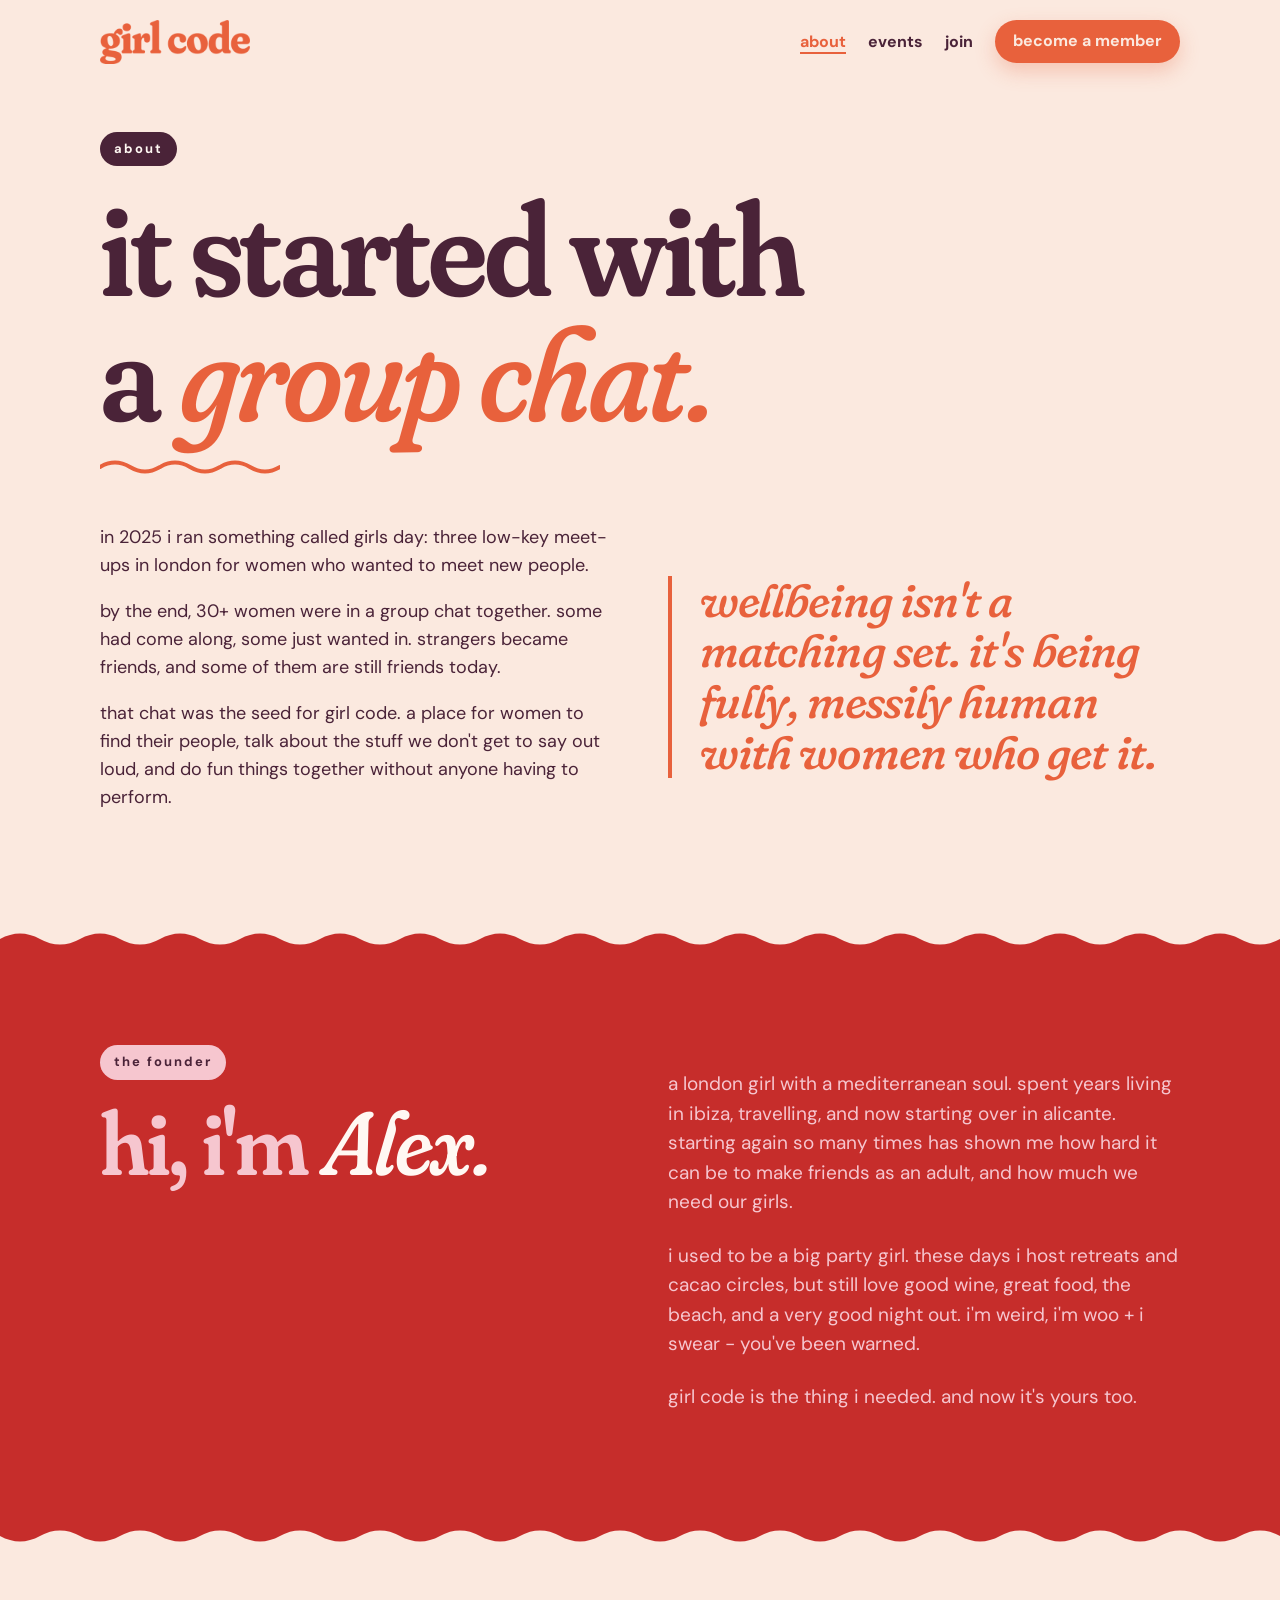
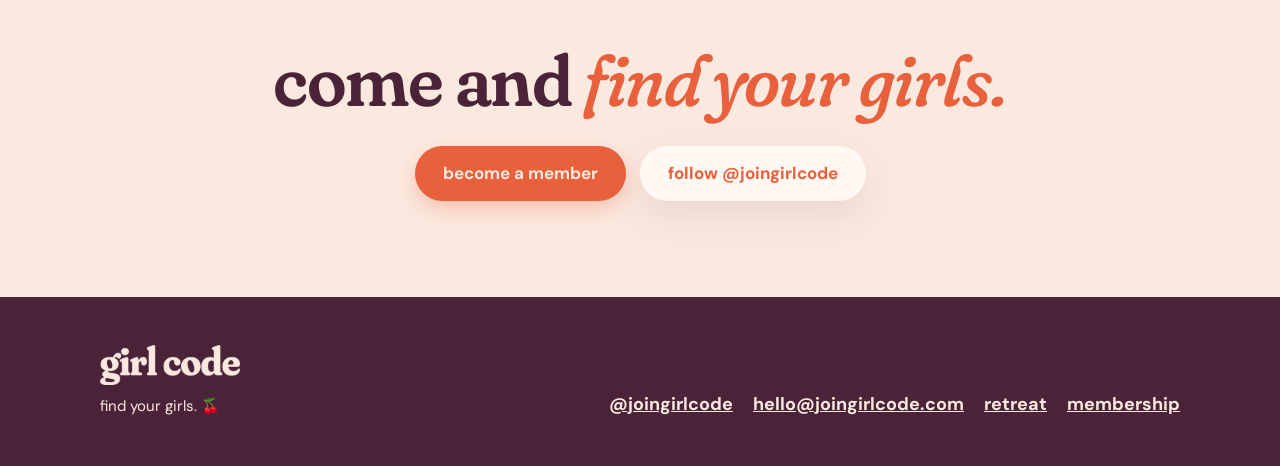
==== about.html @ 9cd8db6f "Add files via upload" ====
<!DOCTYPE html>
<html lang="en">
<head>
<meta charset="utf-8">
<meta name="viewport" content="width=device-width, initial-scale=1, viewport-fit=cover">
<title>about girl code</title>
<meta name="description" content="how a london group chat became girl code, and the founder behind it.">
<meta property="og:title" content="about girl code">
<meta property="og:description" content="how a london group chat became girl code, and the founder behind it.">
<meta property="og:image" content="https://joingirlcode.com/images/share-girlcode-v2.jpg">
<meta property="og:image:width" content="1200">
<meta property="og:image:height" content="630">
<meta name="twitter:card" content="summary_large_image">
<meta property="og:url" content="https://joingirlcode.com/about.html">
<link rel="icon" type="image/png" sizes="32x32" href="images/favicon-v2.png">
<link rel="apple-touch-icon" href="images/apple-touch-icon-v2.png">
<link rel="preconnect" href="https://fonts.googleapis.com">
<link rel="preconnect" href="https://fonts.gstatic.com" crossorigin>
<link href="https://fonts.googleapis.com/css2?family=Fraunces:ital,opsz,wght,SOFT,WONK@0,9..144,400..700,0..100,0..1;1,9..144,400..700,0..100,0..1&family=DM+Sans:wght@400;700&display=swap" rel="stylesheet">
<link rel="stylesheet" href="style.css?v=20">
</head>
<body>
<header class="nav">
  <div class="wrap">
    <a class="nav__logo" href="index.html"><img src="images/logo-aperol-v2.png" alt="girl code home" width="150" height="45"></a>
    <ul class="nav__links">
      <li><a href="about.html" aria-current="page">about</a></li>
      <li><a href="events.html">events</a></li>
      <li><a href="join.html">join</a></li>
      <li><a class="btn btn--small" href="join.html" style="color:var(--blush)">become a member</a></li>
    </ul>
  </div>
</header>
<main>

<section class="hero page-head">
  <div class="wrap" style="display:block">
    <span class="tag">about</span>
    <h1 style="margin-top:22px">it started with a <em>group chat.</em></h1>
  </div>
</section>

<section class="follow">
  <div class="wrap split">
    <div class="prose">
      <p>in 2025 i ran something called girls day: three low-key meet-ups in london for women who wanted to meet new people.</p>
      <p>by the end, 30+ women were in a group chat together. some had come along, some just wanted in. strangers became friends, and some of them are still friends today.</p>
      <p>that chat was the seed for girl code. a place for women to find their people, talk about the stuff we don't get to say out loud, and do fun things together without anyone having to perform.</p>
    </div>
    <div class="origin-quote">
      <p class="quote">wellbeing isn't a matching set. it's being fully, messily human with women who get it.</p>
    </div>
  </div>
</section>

<section class="band" style="text-align:left">
  <div class="wrap split">
    <div>
      <span class="tag tag--rose">the founder</span>
      <h2 style="margin-top:20px">hi, i'm <em>Alex.</em></h2>
    </div>
    <div class="prose">
      <p>a london girl with a mediterranean soul. spent years living in ibiza, travelling, and now starting over in alicante. starting again so many times has shown me how hard it can be to make friends as an adult, and how much we need our girls.</p>
      <p>i used to be a big party girl. these days i host retreats and cacao circles, but still love good wine, great food, the beach, and a very good night out. i'm weird, i'm woo + i swear - you've been warned.</p>
      <p>girl code is the thing i needed. and now it's yours too.</p>
    </div>
  </div>
</section>

<section class="cta">
  <div class="wrap">
    <h2>come and <em>find your girls.</em></h2>
    <div class="btn-row">
      <a class="btn" href="join.html">become a member</a>
      <a class="btn btn--light" href="https://www.instagram.com/joingirlcode/" target="_blank" rel="noopener">follow @joingirlcode</a>
    </div>
  </div>
</section>
</main>
<footer>
  <div class="wrap">
    <div>
      <img src="images/logo-peach-v2.png" alt="girl code" width="140" height="42">
      <p>find your girls. 🍒</p>
    </div>
    <div class="foot-links">
      <a href="https://www.instagram.com/joingirlcode/" target="_blank" rel="noopener">@joingirlcode</a>
      <a href="mailto:hello@joingirlcode.com">hello@joingirlcode.com</a>
      <a href="retreat.html">retreat</a>
      <a href="join.html">membership</a>
    </div>
  </div>
</footer>
</body>
</html>
---- style.css ----
/* girl code — sunset spritz: peach, aperol, cherry + pink, plum text, soft fraunces, wavy lines */
:root {
  --blush: #FBE9DF;   /* peach (background) */
  --rose: #F6C6CF;    /* pink */
  --cherry: #E8613C;  /* aperol (main accent) */
  --red: #C62D2B;     /* cherry red */
  --coral: #F08A7E;
  --lilac: #C9B6D9;
  --deep: #8A4A5E;
  --ink: #4A2338;     /* plum (text) */
  --white: #FFF8F3;
  --soft: 0 14px 40px rgba(74, 35, 56, .10);
  --serif: 'Fraunces', Georgia, 'Times New Roman', serif;
  --sans: 'DM Sans', Helvetica, Arial, sans-serif;
  --gutter: max(20px, env(safe-area-inset-left, 0px));
  --gutter-r: max(20px, env(safe-area-inset-right, 0px));
  --wrap: 1120px;
  color-scheme: light;
}

* { box-sizing: border-box; }
html { scroll-behavior: smooth; }
body {
  margin: 0;
  background: var(--blush);
  color: var(--ink);
  font-family: var(--sans);
  font-size: 18px;
  line-height: 1.55;
  -webkit-font-smoothing: antialiased;
}
img { max-width: 100%; display: block; }
a { color: var(--cherry); }
a:focus-visible, button:focus-visible { outline: 3px solid var(--cherry); outline-offset: 3px; border-radius: 6px; }

.wrap { max-width: var(--wrap); margin: 0 auto; padding-left: var(--gutter); padding-right: var(--gutter-r); }

/* nav */
.nav { padding-block: 20px; }
.nav .wrap { display: flex; align-items: center; justify-content: space-between; gap: 16px; flex-wrap: wrap; }
.nav__logo img { width: 150px; }
.nav__links { display: flex; align-items: center; gap: 22px; flex-wrap: wrap; list-style: none; margin: 0; padding: 0; }
.nav__links a { color: var(--ink); text-decoration: none; font-weight: 700; font-size: 16px; }
.nav__links a:hover, .nav__links a[aria-current="page"] { color: var(--cherry); text-decoration: underline; text-underline-offset: 5px; text-decoration-thickness: 2px; }

/* buttons */
.btn {
  display: inline-block; text-decoration: none; font-weight: 700; font-size: 17px;
  padding: 14px 28px; border-radius: 999px; border: 2px solid var(--ink);
  background: var(--cherry); color: var(--blush);
  transition: transform .15s ease, box-shadow .15s ease;
  box-shadow: 4px 4px 0 var(--ink);
}
.btn:hover { transform: translate(-2px, -2px); box-shadow: 6px 6px 0 var(--ink); }
.btn--light { background: var(--white); color: var(--cherry); }
.btn--small { padding: 9px 18px; font-size: 15px; box-shadow: 3px 3px 0 var(--ink); }
.btn-row { display: flex; gap: 14px; flex-wrap: wrap; }

/* type */
h1, h2, h3 { font-family: var(--serif); font-weight: 400; line-height: .95; margin: 0; text-wrap: balance; }
h1 { font-size: clamp(64px, 11vw, 132px); letter-spacing: -1px; }
h2 { font-size: clamp(42px, 6vw, 72px); }
h3 { font-size: 34px; line-height: 1.05; }
em { color: var(--cherry); }
.lede { font-size: 21px; max-width: 34ch; }
.tag {
  display: inline-block; background: var(--ink); color: var(--blush); font-weight: 700;
  font-size: 13px; letter-spacing: 2px; padding: 7px 14px; border-radius: 999px;
}
.tag--red { background: var(--cherry); }
.tag--rose { background: var(--rose); color: var(--ink); }
.muted { color: var(--deep); }

section { padding-block: 72px; }

/* hero */
.hero { padding-block: 40px 80px; overflow-x: clip; }
.hero .wrap { display: grid; grid-template-columns: 1.05fr 1fr; gap: 40px; align-items: center; }
.hero__copy { display: flex; flex-direction: column; gap: 26px; min-width: 0; }
.fan { position: relative; height: 520px; }
.fan img {
  position: absolute; width: 190px; border-radius: 22px; border: 3px solid var(--ink);
  box-shadow: 0 16px 30px rgba(42, 26, 26, .22); top: 40px; left: 50%;
  transition: transform .3s ease;
}
.fan img:nth-child(1) { transform: translateX(-150%) rotate(-16deg); top: 90px; }
.fan img:nth-child(2) { transform: translateX(-95%) rotate(-7deg); top: 50px; }
.fan img:nth-child(3) { transform: translateX(-50%) rotate(2deg); top: 30px; }
.fan img:nth-child(4) { transform: translateX(-5%) rotate(10deg); top: 60px; }
.fan img:nth-child(5) { transform: translateX(45%) rotate(18deg); top: 110px; }
.fan:hover img:nth-child(3) { transform: translateX(-50%) rotate(2deg) translateY(-12px); }
.bubble {
  position: absolute; font-weight: 700; font-size: 17px; padding: 10px 18px; border: 2px solid var(--ink);
  border-radius: 20px 20px 20px 4px; background: var(--white); color: var(--ink); z-index: 2;
}
.bubble--red { background: var(--cherry); color: var(--blush); border-radius: 20px 20px 4px 20px; }

/* POV band */
.band { background: var(--cherry); color: var(--blush); text-align: center; padding-block: 64px; }
.band h2 { font-size: clamp(46px, 7vw, 92px); }
.band em { color: var(--rose); }
.band p { max-width: 52ch; margin: 22px auto 0; font-size: 19px; }

/* cards */
.grid3 { display: grid; grid-template-columns: repeat(3, minmax(0, 1fr)); gap: 22px; margin-top: 40px; }
.card {
  background: var(--white); border: 2px solid var(--ink); border-radius: 24px; padding: 28px;
  display: flex; flex-direction: column; gap: 12px; min-width: 0;
}
.card p { margin: 0; }
.card__meta { font-size: 14px; font-weight: 700; letter-spacing: 1px; color: var(--deep); }

/* events */
.event { display: grid; grid-template-columns: 170px 1fr auto; gap: 26px; align-items: center;
  background: var(--white); border: 2px solid var(--ink); border-radius: 24px; padding: 26px 30px; }
.event + .event { margin-top: 18px; }
.event__when { font-family: var(--serif); font-size: 32px; line-height: 1; color: var(--cherry); }
.event__when small { display: block; font-family: var(--sans); font-size: 14px; font-weight: 700; color: var(--ink); margin-top: 8px; letter-spacing: 1px; }
.event__body { min-width: 0; display: flex; flex-direction: column; gap: 8px; }
.event__body p { margin: 0; }
.event__tags { display: flex; gap: 8px; flex-wrap: wrap; }

/* table */
.table-wrap { overflow-x: auto; margin-top: 34px; border: 2px solid var(--ink); border-radius: 24px; background: var(--white); }
table { width: 100%; border-collapse: collapse; min-width: 560px; }
th, td { text-align: left; padding: 16px 22px; border-bottom: 1px solid var(--rose); vertical-align: top; }
thead th { background: var(--ink); color: var(--blush); font-size: 15px; letter-spacing: 1px; }
thead th.highlight { background: var(--cherry); }
tbody tr:last-child td { border-bottom: 0; }
td.yes { font-weight: 700; color: var(--cherry); }

/* price */
.price { display: grid; grid-template-columns: 1fr 1fr; gap: 22px; margin-top: 40px; }
.price__card { border: 2px solid var(--ink); border-radius: 28px; padding: 32px; background: var(--white); display: flex; flex-direction: column; gap: 14px; min-width: 0; }
.price__card--hot { background: var(--cherry); color: var(--blush); box-shadow: 8px 8px 0 var(--ink); }
.price__card--hot em { color: var(--rose); }
.price__num { font-family: var(--serif); font-size: 88px; line-height: .9; }
.price__num small { font-family: var(--sans); font-size: 18px; }
.price__card ul { margin: 0; padding-left: 20px; display: flex; flex-direction: column; gap: 6px; }

/* about */
.split { display: grid; grid-template-columns: 1fr 1fr; gap: 56px; align-items: start; }
.split > * { min-width: 0; }
.prose p { margin: 0 0 18px; max-width: 60ch; }
.photo { position: relative; border: 3px solid var(--ink); border-radius: 28px; background: var(--rose); aspect-ratio: 4 / 5; overflow: hidden; display: grid; place-items: center; transform: rotate(-2deg); max-width: 100%; }
.photo img { width: 100%; height: 100%; object-fit: cover; }
.photo img.placeholder { position: absolute; top: 50%; left: 50%; transform: translate(-50%, -50%); width: 45%; height: auto; object-fit: contain; }
.prose .quote, .quote { font-family: var(--serif); font-style: italic; font-size: 34px; line-height: 1.1; color: var(--cherry); border-left: 4px solid var(--cherry); padding-left: 20px; margin: 48px 0 30px; }

/* cta */
.cta { text-align: center; }
.cta .btn-row { justify-content: center; margin-top: 28px; }
.cta p { max-width: 46ch; margin: 18px auto 0; }

/* footer */
footer { background: var(--ink); color: var(--blush); padding-block: 48px; }
footer .wrap { display: flex; justify-content: space-between; gap: 24px; flex-wrap: wrap; align-items: flex-end; }
footer a { color: var(--blush); }
footer img { width: 140px; margin-bottom: 10px; }
footer p { margin: 0; font-size: 15px; }
.foot-links { display: flex; gap: 20px; flex-wrap: wrap; font-weight: 700; }

@media (max-width: 860px) {
  .hero .wrap, .split, .price { grid-template-columns: 1fr; }
  .grid3 { grid-template-columns: 1fr; }
  .fan { height: 420px; }
  .fan img { width: 150px; }
  .event { grid-template-columns: 1fr; gap: 14px; }
  section { padding-block: 56px; }
}
@media (max-width: 480px) {
  .nav__links { gap: 14px; }
  .nav__links a { font-size: 15px; }
  .fan { height: 340px; }
  .fan img { width: 118px; border-radius: 16px; }
  .bubble { font-size: 14px; }
}
@media (prefers-reduced-motion: reduce) {
  * { transition: none !important; scroll-behavior: auto !important; }
}

/* group chat mockup (home hero) */
.chat { position: relative; display: flex; justify-content: center; padding-block: 20px; }
.phone {
  width: 330px; max-width: 100%; background: var(--ink); border-radius: 52px; padding: 12px;
  box-shadow: 10px 10px 0 var(--cherry), inset 0 0 0 2px #4a3434; transform: rotate(3deg); position: relative;
}
.phone::before, .phone::after { content: ""; position: absolute; width: 4px; border-radius: 4px; background: var(--ink); }
.phone::before { left: -6px; top: 120px; height: 60px; }
.phone::after { right: -6px; top: 150px; height: 90px; }
.phone__screen { background: var(--white); border-radius: 40px; overflow: hidden; }
.phone__status { display: flex; align-items: center; justify-content: space-between; padding: 12px 24px 4px; font-size: 14px; font-weight: 700; }
.phone__island { width: 96px; height: 26px; border-radius: 999px; background: var(--ink); }
.phone__icons { display: flex; align-items: flex-end; gap: 2px; }
.phone__icons i { display: block; width: 3px; background: var(--ink); border-radius: 1px; }
.phone__icons i:nth-child(1) { height: 5px; } .phone__icons i:nth-child(2) { height: 8px; } .phone__icons i:nth-child(3) { height: 11px; }
.phone__icons b { display: block; width: 22px; height: 11px; border: 1.5px solid var(--ink); border-radius: 3px; margin-left: 5px; background: linear-gradient(90deg, var(--ink) 70%, transparent 70%); background-clip: content-box; padding: 1px; }
.phone__input { display: flex; align-items: center; justify-content: space-between; margin: 0 14px 10px; padding: 8px 8px 8px 16px; border: 1.5px solid var(--rose); border-radius: 999px; color: #9b8a8c; font-size: 14px; background: var(--white); }
.phone__send { width: 28px; height: 28px; border-radius: 50%; background: var(--cherry); color: var(--blush); display: grid; place-items: center; font-weight: 700; font-size: 15px; }
.phone__home { width: 120px; height: 5px; border-radius: 999px; background: var(--ink); margin: 6px auto 10px; }
.phone__top { display: flex; align-items: center; gap: 12px; padding: 10px 20px 12px; border-bottom: 2px solid var(--rose); }
.phone__top img { width: 40px; height: 40px; object-fit: contain; }
.phone__top strong { display: block; font-size: 17px; }
.phone__top small { color: var(--deep); font-size: 13px; }
.phone__msgs { display: flex; flex-direction: column; gap: 10px; padding: 18px 16px 18px; background: var(--blush); }
.msg { align-self: flex-start; max-width: 82%; background: var(--white); border: 2px solid var(--ink); border-radius: 18px 18px 18px 4px; padding: 8px 14px; font-size: 15px; line-height: 1.35; }
.msg b { display: block; font-size: 12px; color: var(--cherry); }
.msg--me { align-self: flex-end; background: var(--cherry); color: var(--blush); border-radius: 18px 18px 4px 18px; }
.sticker { position: absolute; z-index: 2; font-weight: 700; font-size: 15px; padding: 9px 16px; border: 2px solid var(--ink); border-radius: 999px; }
.sticker--a { top: 0; left: 4%; background: var(--cherry); color: var(--blush); transform: rotate(-8deg); }
.sticker--b { bottom: 6px; right: 2%; background: var(--rose); color: var(--ink); transform: rotate(6deg); }
@media (max-width: 480px) { .phone { width: 296px; border-radius: 46px; } .sticker { font-size: 13px; } }

.origin-quote { align-self: center; }
.origin-quote .quote { font-size: 46px; margin: 0; padding-left: 28px; }
@media (max-width: 800px) { .origin-quote .quote { font-size: 34px; margin-top: 16px; } }

/* waitlist page */
.wl { padding-block: 40px 90px; overflow-x: clip; }
.wl .wrap { display: grid; grid-template-columns: 1.1fr 1fr; grid-template-areas: 'intro card' 'perks card'; column-gap: 56px; row-gap: 36px; align-items: start; }
.wl__intro { grid-area: intro; } .wl__perks { grid-area: perks; } .wl__card { grid-area: card; }
.wl__copy { display: flex; flex-direction: column; gap: 22px; min-width: 0; }
.wl__h2 { font-size: clamp(34px, 4vw, 48px); margin-top: 14px; }
.perks { list-style: none; margin: 0; padding: 0; display: flex; flex-direction: column; gap: 16px; }
.perks li { display: flex; gap: 16px; align-items: flex-start; font-size: 17px; line-height: 1.5; }
.perks li > span { flex: none; font-size: 18px; line-height: 1.5; }
.wl__card { position: relative; background: var(--white); border: 3px solid var(--ink); border-radius: 28px; padding: 44px 36px 34px; box-shadow: 10px 10px 0 var(--cherry); margin-top: 30px; min-width: 0; }
.wl__card h3 { font-family: var(--serif); font-weight: 400; font-size: 46px; line-height: 1; margin: 0 0 10px; }
.wl__card h3 em { color: var(--cherry); }
.wl__sticker { background: var(--rose); color: var(--ink); position: absolute; top: -22px; right: 24px; transform: rotate(6deg); }
.field { display: flex; flex-direction: column; gap: 8px; font-weight: 700; font-size: 14px; letter-spacing: .5px; margin-bottom: 18px; }
.field input { font: inherit; font-weight: 400; font-size: 18px; padding: 16px 18px; border: 2px solid var(--ink); border-radius: 16px; background: var(--blush); color: var(--ink); outline: none; width: 100%; box-sizing: border-box; }
.field input:focus { border-color: var(--cherry); box-shadow: 0 0 0 4px var(--rose); }
.consent { display: flex; gap: 12px; align-items: flex-start; font-size: 14px; line-height: 1.45; color: var(--deep); margin-bottom: 24px; cursor: pointer; }
.consent input { flex: none; width: 22px; height: 22px; margin: 1px 0 0; accent-color: var(--cherry); }
.wl__btn { width: 100%; justify-content: center; font-size: 19px; border: 0; cursor: pointer; }
.wl__btn:disabled { opacity: .7; cursor: wait; }
.wl__err { color: var(--cherry); font-weight: 700; font-size: 14px; margin: 12px 0 0; min-height: 1em; }
.wl__done { text-align: center; }
.wl__done h3 { margin-top: 16px; }
.wl__done p { margin: 0 0 22px; font-size: 17px; }
@media (max-width: 860px) {
  .wl .wrap { grid-template-columns: 1fr; grid-template-areas: 'intro' 'card' 'perks'; row-gap: 30px; }
  .wl__h2 { margin-top: 20px; }
  .wl__card { padding: 40px 22px 28px; box-shadow: 6px 6px 0 var(--cherry); }
}
.wl .lede { max-width: 38ch; text-wrap: pretty; }

/* events: phone readability */
@media (max-width: 860px) {
  .event { gap: 18px; padding: 28px 24px 26px; border-radius: 22px; }
  .event + .event { margin-top: 22px; }
  .event__when { display: flex; align-items: baseline; flex-wrap: wrap; gap: 4px 12px; font-size: 26px; padding-bottom: 16px; border-bottom: 2px solid var(--rose); }
  .event__when small { margin-top: 0; font-size: 13px; color: var(--deep); }
  .event__body { gap: 14px; }
  .event__tags .tag { font-size: 11px; letter-spacing: 1.5px; padding: 6px 12px; }
  .event__body h3 { font-size: 32px; line-height: 1; }
  .event__body p { font-size: 16px; line-height: 1.65; color: #4a3434; }
  .event .btn { align-self: flex-start; justify-self: start; width: auto; padding: 12px 22px; font-size: 15px; }
}

/* luma calendar */
.luma { background: var(--white); border: 3px solid var(--ink); border-radius: 28px; overflow: hidden; box-shadow: 8px 8px 0 var(--cherry); }
.luma iframe { display: block; width: 100%; height: 760px; border: 0; }
.luma__note { margin: 26px 0 0; font-size: 16px; color: var(--deep); }
@media (max-width: 860px) {
  .luma { border-radius: 22px; box-shadow: 5px 5px 0 var(--cherry); }
  .luma iframe { height: 820px; }
}
.luma--home iframe { height: 560px; }

/* ===== spacing system (one rhythm for the whole site) ===== */
:root { --space: 96px; --space-sm: 48px; }
section { padding-block: var(--space); }
section.follow { padding-top: 0; }
.hero { padding-block: var(--space-sm) var(--space); }
.hero.page-head { padding-block: var(--space-sm) var(--space-sm); }
.page-head .lede { margin-top: 20px !important; }
.page-head h1 { margin-top: 20px !important; }
.follow .price, .follow .grid3 { margin-top: 0; }
.band { padding-block: var(--space); }
.band p { margin-top: 24px; }
.cta p { margin-top: 20px; }
.cta .btn-row { margin-top: 32px; }
@media (max-width: 860px) {
  :root { --space: 64px; --space-sm: 32px; }
  .split { gap: 32px; }
  .hero .wrap { gap: 48px; }
}

/* home: smaller phone (scaled evenly, keeps its shape) */
.phone { width: 355px; zoom: .83; }
@media (max-width: 480px) { .phone { width: 355px; zoom: .8; } }

/* about: origins + quote */
.origin-quote .quote { margin: 0; }
@media (max-width: 800px) { .origin-quote .quote { margin: 0; font-size: 34px; } }

/* about: founder photo */
.founder { display: flex; flex-direction: column; gap: 28px; }
.founder__title h2 { margin-top: 20px; }
.founder__photo { width: 100%; max-width: 340px; height: auto; transform: rotate(-3deg); filter: drop-shadow(8px 10px 0 rgba(42,26,26,.35)); }
@media (max-width: 860px) {
  .founder { flex-direction: row; align-items: center; justify-content: space-between; gap: 16px; }
  .founder__photo { width: 44%; max-width: 200px; flex: none; }
}
@media (max-width: 480px) { .chat { padding-top: 34px; } .sticker--a { top: 0; left: 0; } }

/* retreat page */
.rt-spaces { position: static; background: var(--rose); color: var(--ink); transform: rotate(-4deg); align-self: center; }
.rt-facts { display: grid; grid-template-columns: repeat(4, minmax(0, 1fr)); border: 2px solid var(--ink); border-radius: 24px; background: var(--white); overflow: hidden; }
.rt-facts > div { padding: 24px; border-left: 2px solid var(--rose); }
.rt-facts > div:first-child { border-left: 0; }
.rt-facts p { margin: 8px 0 0; font-size: 16px; line-height: 1.5; }
.rt-grid { grid-template-columns: repeat(2, minmax(0, 1fr)); margin-top: 32px; }
.rt-link { font-weight: 700; color: var(--cherry); text-decoration: underline; margin-top: auto; }
.rt-form { max-width: 560px; margin: 0 auto; }
@media (max-width: 860px) {
  .rt-facts { grid-template-columns: 1fr 1fr; }
  .rt-facts > div:nth-child(3) { border-left: 0; }
  .rt-facts > div:nth-child(n+3) { border-top: 2px solid var(--rose); }
  .rt-grid { grid-template-columns: 1fr; }
}
@media (max-width: 480px) {
  .rt-facts { grid-template-columns: 1fr; }
  .rt-facts > div { border-left: 0; }
  .rt-facts > div + div { border-top: 2px solid var(--rose); }
}
.follow .rt-grid { margin-top: 40px; }
.rt-wide { margin: 32px 0 0; border: 3px solid var(--ink); border-radius: 28px; overflow: hidden; box-shadow: 8px 8px 0 var(--cherry); }
.rt-wide img { display: block; width: 100%; height: 520px; object-fit: cover; }
.rt-villa { align-items: center; }
.rt-list { margin: 0 0 18px; padding-left: 20px; line-height: 1.7; }
.rt-grid4 { display: grid; grid-template-columns: 1fr 1fr; gap: 14px; }
.rt-grid4 img { width: 100%; aspect-ratio: 1; object-fit: cover; border: 2px solid var(--ink); border-radius: 20px; display: block; }
.rt-grid4 img:nth-child(1) { transform: rotate(-1.5deg); } .rt-grid4 img:nth-child(4) { transform: rotate(1.5deg); }
.rt-polaroid { display: block; width: 100%; max-width: 360px; margin-top: 32px; border: 8px solid var(--white); border-bottom-width: 36px; border-radius: 6px; transform: rotate(-3deg); box-shadow: 0 16px 30px rgba(42,26,26,.3); }
@media (max-width: 860px) {
  .rt-wide img { height: 300px; }
  .rt-wide { box-shadow: 5px 5px 0 var(--cherry); border-radius: 22px; }
  .rt-polaroid { max-width: 260px; margin: 24px auto 0; }
}
.rt-strike { text-decoration: line-through; text-decoration-color: var(--rose); text-decoration-thickness: 5px; }

/* events: retreat highlight */
.rt-promo { position: relative; display: grid; grid-template-columns: 1fr 1fr; margin-top: 56px; background: var(--cherry); color: var(--blush); border: 3px solid var(--ink); border-radius: 28px; box-shadow: 8px 8px 0 var(--ink); text-decoration: none; overflow: visible; transition: transform .2s ease, box-shadow .2s ease; }
.rt-promo:hover { transform: translate(-2px, -2px); box-shadow: 10px 10px 0 var(--ink); }
.rt-promo img { width: 100%; height: 100%; min-height: 320px; object-fit: cover; display: block; border-radius: 25px 0 0 25px; }
.rt-promo__txt { padding: 44px; display: flex; flex-direction: column; gap: 18px; justify-content: center; }
.rt-promo__txt h2 { font-size: clamp(40px, 5vw, 60px); }
.rt-promo__txt em { color: var(--rose); }
.rt-promo__txt p { margin: 0; font-size: 17px; line-height: 1.55; }
.rt-promo__sticker { top: -20px; right: 28px; background: var(--rose); color: var(--ink); transform: rotate(6deg); }
@media (max-width: 860px) {
  .rt-promo { grid-template-columns: 1fr; box-shadow: 5px 5px 0 var(--ink); }
  .rt-promo img { min-height: 0; height: 220px; border-radius: 25px 25px 0 0; }
  .rt-promo__txt { padding: 28px 24px 32px; }
}
.wc-steps .card h3 { font-size: 32px; }
.rt-elements { margin: 20px 0 0; font-size: 19px; line-height: 1.55; max-width: 52ch; }

/* terms page */
.tc > * { max-width: 760px; }
.tc .tc-h { font-size: clamp(32px, 4vw, 44px); margin: 48px 0 16px; }
.tc ul { padding-left: 22px; margin: 0 0 18px; }
.tc li { margin-bottom: 10px; line-height: 1.6; }
.tc p, .tc li { font-size: 17px; }


/* ================= sunset spritz refresh ================= */
h1, h2, h3, .price__num, .event__when, .quote { font-family: var(--serif); font-weight: 600; font-variation-settings: 'SOFT' 100, 'WONK' 1; letter-spacing: -.02em; }
h1 em, h2 em, h3 em, .quote { font-weight: 500; }
em { font-variation-settings: 'SOFT' 100, 'WONK' 1; }

/* soft, rounded, no hard outlines */
.btn, .btn--small { border: 0; box-shadow: 0 8px 20px rgba(232, 97, 60, .28); }
.btn:hover { transform: translateY(-2px); box-shadow: 0 12px 26px rgba(232, 97, 60, .34); }
.btn--light { background: var(--white); color: var(--cherry); box-shadow: var(--soft); }
.card, .event, .table-wrap, .price__card, .luma, .wl__card, .rt-facts, .photo { border: 0 !important; box-shadow: var(--soft) !important; border-radius: 28px; }
.price__card--hot { background: var(--red); color: var(--rose); box-shadow: 0 18px 40px rgba(198, 45, 43, .28) !important; }
.price__card--hot em { color: var(--white); }
.price__card--hot .btn--light { color: var(--red); }
thead th { background: var(--ink); color: var(--white); }
thead th.highlight { background: var(--red); }
.tag { background: var(--ink); color: var(--white); }
.tag--red { background: var(--red); color: var(--rose); }
.tag--rose { background: var(--rose); color: var(--ink); }
.rt-wide, .rt-grid4 img { border: 0 !important; box-shadow: var(--soft) !important; }
.rt-promo { border: 0; background: var(--red); color: var(--rose); box-shadow: 0 18px 40px rgba(198, 45, 43, .25); }
.rt-promo:hover { box-shadow: 0 22px 48px rgba(198, 45, 43, .32); }
.rt-promo__txt em { color: var(--white); }
.field input { border: 2px solid var(--rose); background: var(--white); }
.field input:focus { border-color: var(--cherry); box-shadow: 0 0 0 4px rgba(232, 97, 60, .18); }

/* the red + pink band, with wavy edges */
.band { background: var(--red); color: var(--rose); position: relative; margin-block: 24px; }
.band em { color: var(--white); }
.band::before, .band::after { content: ''; position: absolute; left: 0; right: 0; height: 22px;
  background: url("data:image/svg+xml,%3Csvg xmlns='http://www.w3.org/2000/svg' width='80' height='22' viewBox='0 0 80 22'%3E%3Cpath d='M0 22 V11 Q20 0 40 11 T80 11 V22Z' fill='%23C62D2B'/%3E%3C/svg%3E") repeat-x; background-size: 80px 22px; }
.band::before { top: -21px; }
.band::after { bottom: -21px; transform: scaleY(-1); }

/* signature wavy line under page titles */
.hero h1::after, .page-head h1::after { content: ''; display: block; width: 180px; height: 18px; margin-top: 22px;
  background: url("data:image/svg+xml,%3Csvg xmlns='http://www.w3.org/2000/svg' width='60' height='18' viewBox='0 0 60 18'%3E%3Cpath d='M0 9 Q15 0 30 9 T60 9' stroke='%23E8613C' stroke-width='4' fill='none' stroke-linecap='round'/%3E%3C/svg%3E") repeat-x; background-size: 60px 18px; }

/* phone mock: softer */
.phone { box-shadow: 0 30px 60px rgba(74, 35, 56, .22), inset 0 0 0 2px #5a3448 !important; }
.msg { border: 0; box-shadow: 0 4px 12px rgba(74, 35, 56, .08); }
.msg--me { background: var(--cherry); color: var(--white); }
.msg b { color: var(--red); }
.phone__top { border-bottom-color: var(--rose); }
.sticker { border: 0; box-shadow: 0 8px 20px rgba(74, 35, 56, .15); }
.sticker--a { background: var(--red); color: var(--rose); }
.sticker--b { background: var(--lilac); color: var(--ink); }
.bubble { border: 0; box-shadow: var(--soft); }
.fan img { border: 0; }
.nav__logo img, footer img { height: auto; }
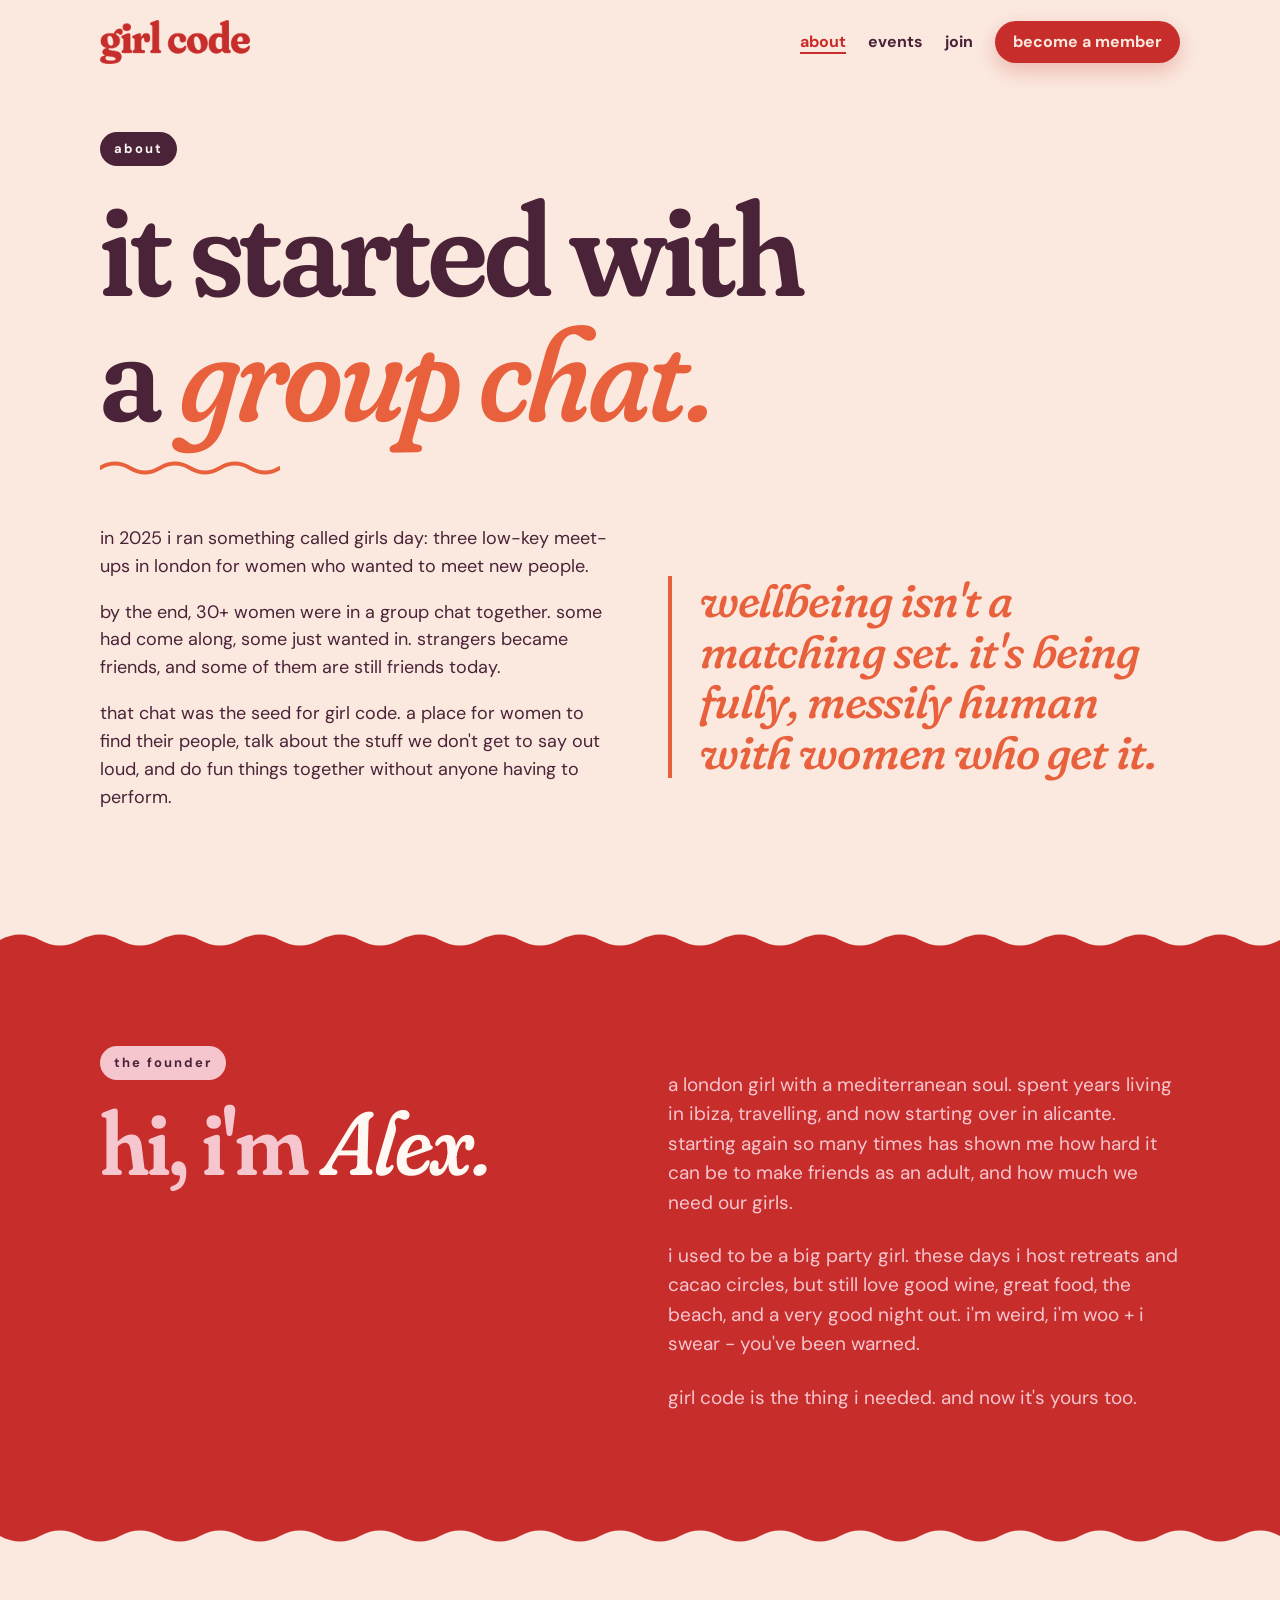
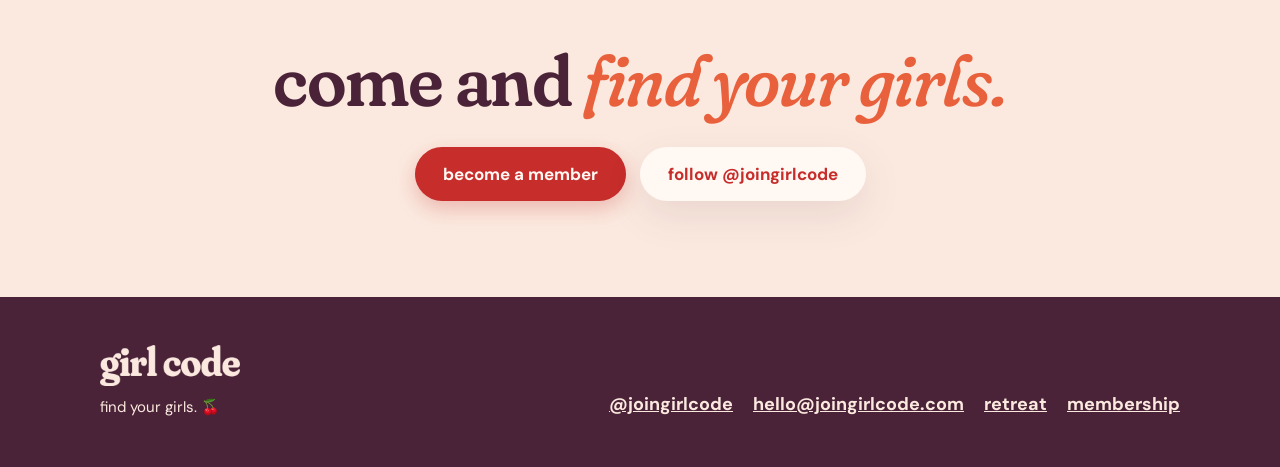
==== commit 413a1314: "Add files via upload" ====
--- a/about.html
+++ b/about.html
@@ -12,17 +12,19 @@
 <meta property="og:image:height" content="630">
 <meta name="twitter:card" content="summary_large_image">
 <meta property="og:url" content="https://joingirlcode.com/about.html">
-<link rel="icon" type="image/png" sizes="32x32" href="images/favicon-v2.png">
-<link rel="apple-touch-icon" href="images/apple-touch-icon-v2.png">
+<link rel="icon" href="favicon.ico?v=4" sizes="any">
+<link rel="icon" type="image/png" sizes="32x32" href="images/favicon-v4-32.png">
+<link rel="icon" type="image/png" sizes="192x192" href="images/favicon-v4-192.png">
+<link rel="apple-touch-icon" href="images/apple-touch-icon-v4.png">
 <link rel="preconnect" href="https://fonts.googleapis.com">
 <link rel="preconnect" href="https://fonts.gstatic.com" crossorigin>
 <link href="https://fonts.googleapis.com/css2?family=Fraunces:ital,opsz,wght,SOFT,WONK@0,9..144,400..700,0..100,0..1;1,9..144,400..700,0..100,0..1&family=DM+Sans:wght@400;700&display=swap" rel="stylesheet">
-<link rel="stylesheet" href="style.css?v=20">
+<link rel="stylesheet" href="style.css?v=21">
 </head>
 <body>
 <header class="nav">
   <div class="wrap">
-    <a class="nav__logo" href="index.html"><img src="images/logo-aperol-v2.png" alt="girl code home" width="150" height="45"></a>
+    <a class="nav__logo" href="index.html"><img src="images/logo-cherry.png" alt="girl code home" width="150" height="45"></a>
     <ul class="nav__links">
       <li><a href="about.html" aria-current="page">about</a></li>
       <li><a href="events.html">events</a></li>
--- a/style.css
+++ b/style.css
@@ -416,3 +416,9 @@
 .bubble { border: 0; box-shadow: var(--soft); }
 .fan img { border: 0; }
 .nav__logo img, footer img { height: auto; }
+
+/* more red, less orange: buttons, nav and logo in cherry red */
+.btn, .btn--small { background: var(--red); color: var(--white); box-shadow: 0 8px 20px rgba(198, 45, 43, .26); }
+.btn:hover { box-shadow: 0 12px 26px rgba(198, 45, 43, .32); }
+.btn--light, .price__card--hot .btn--light { background: var(--white); color: var(--red); box-shadow: var(--soft); }
+.nav__links a:hover, .nav__links a[aria-current="page"] { color: var(--red); }
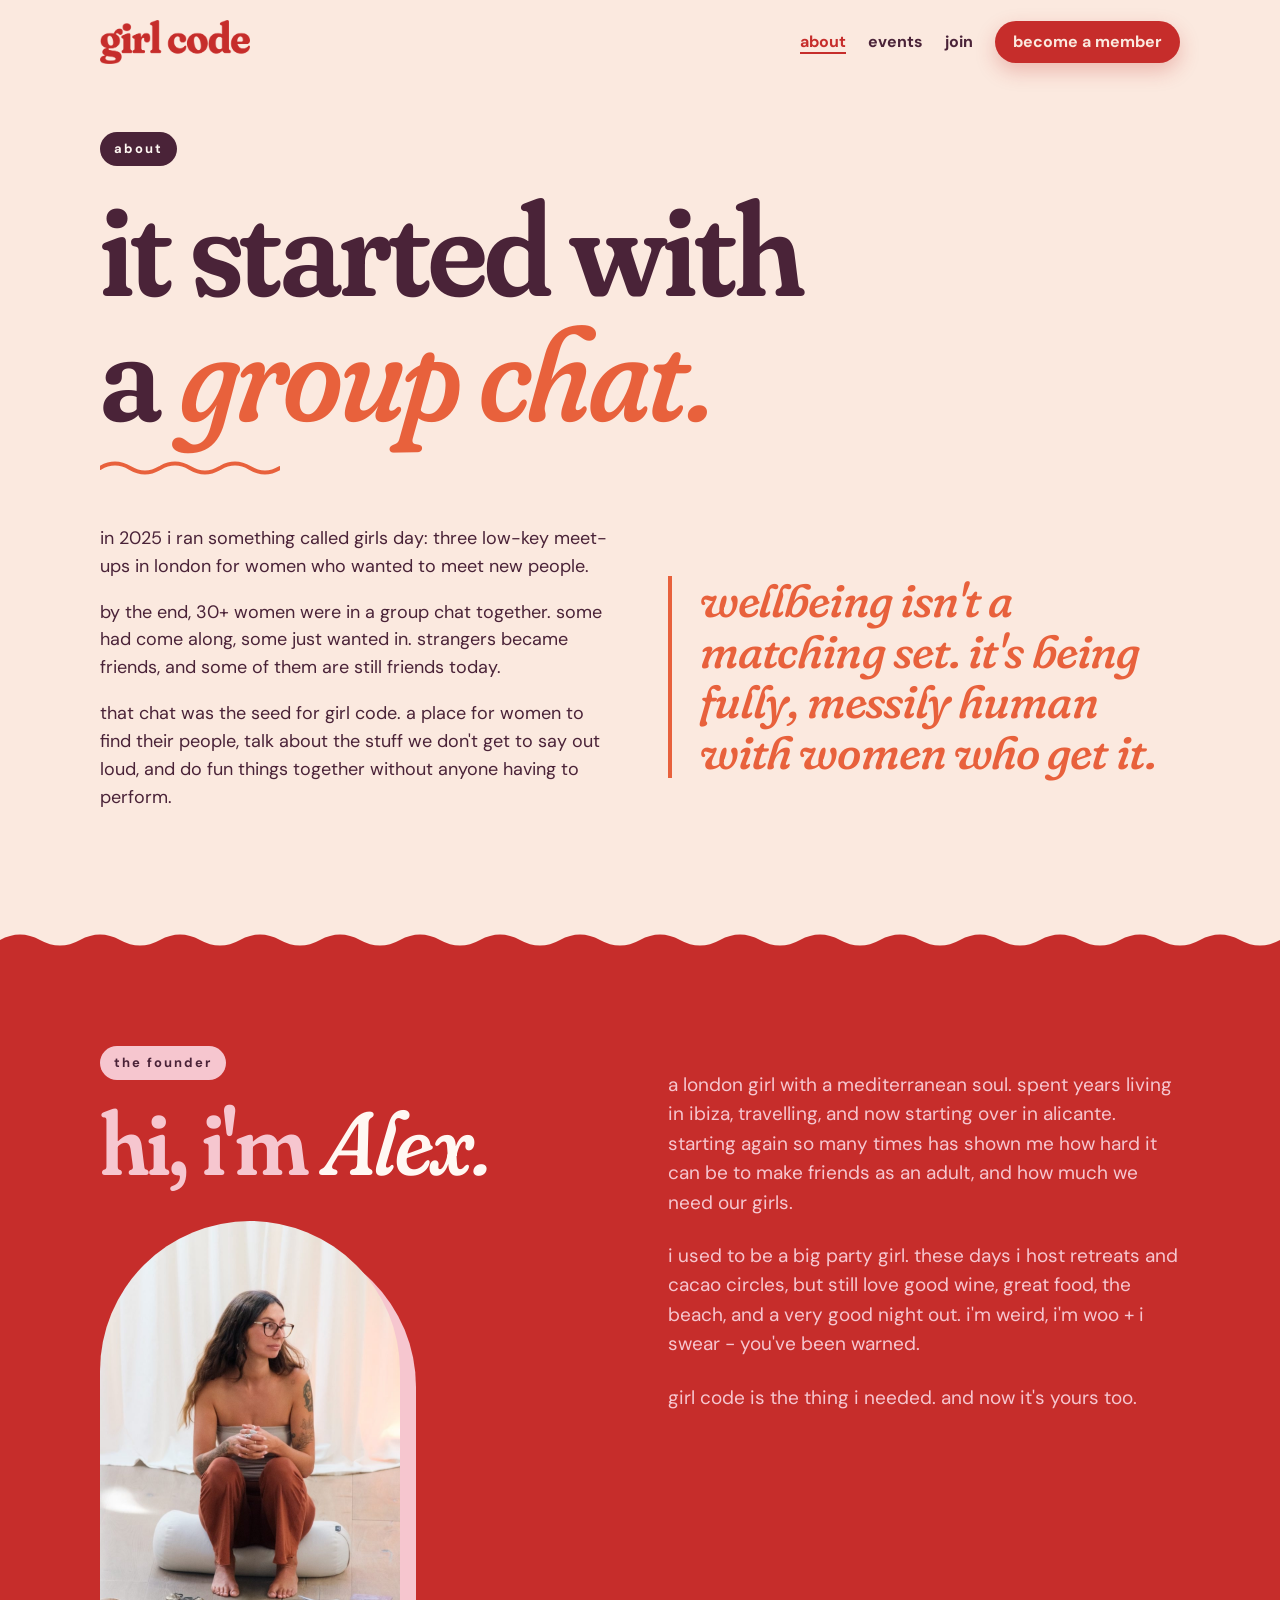
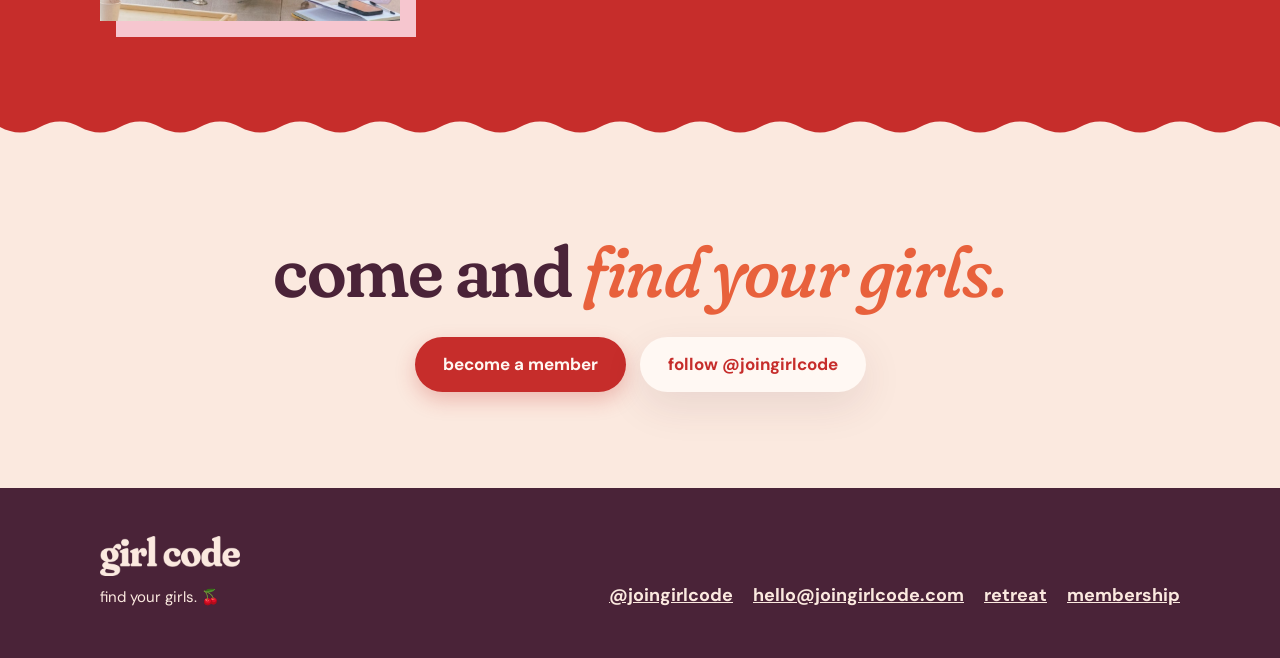
==== commit 2ec4bd69: "Add files via upload" ====
--- a/about.html
+++ b/about.html
@@ -19,7 +19,7 @@
 <link rel="preconnect" href="https://fonts.googleapis.com">
 <link rel="preconnect" href="https://fonts.gstatic.com" crossorigin>
 <link href="https://fonts.googleapis.com/css2?family=Fraunces:ital,opsz,wght,SOFT,WONK@0,9..144,400..700,0..100,0..1;1,9..144,400..700,0..100,0..1&family=DM+Sans:wght@400;700&display=swap" rel="stylesheet">
-<link rel="stylesheet" href="style.css?v=21">
+<link rel="stylesheet" href="style.css?v=22">
 </head>
 <body>
 <header class="nav">
@@ -60,6 +60,7 @@
     <div>
       <span class="tag tag--rose">the founder</span>
       <h2 style="margin-top:20px">hi, i'm <em>Alex.</em></h2>
+      <div class="arch"><img src="images/alex-arch.jpg" alt="alex sitting on a cushion, holding space in a cacao circle" width="900" height="1200" loading="lazy"></div>
     </div>
     <div class="prose">
       <p>a london girl with a mediterranean soul. spent years living in ibiza, travelling, and now starting over in alicante. starting again so many times has shown me how hard it can be to make friends as an adult, and how much we need our girls.</p>
--- a/style.css
+++ b/style.css
@@ -422,3 +422,9 @@
 .btn:hover { box-shadow: 0 12px 26px rgba(198, 45, 43, .32); }
 .btn--light, .price__card--hot .btn--light { background: var(--white); color: var(--red); box-shadow: var(--soft); }
 .nav__links a:hover, .nav__links a[aria-current="page"] { color: var(--red); }
+
+/* arch photo (matches alexfaraday.com) */
+.arch { position: relative; width: min(300px, 72vw); aspect-ratio: 3 / 4; margin-top: 36px; isolation: isolate; }
+.arch img { width: 100%; height: 100%; object-fit: cover; object-position: center 20%; border-radius: 999px 999px 0 0; display: block; }
+.arch::before { content: ""; position: absolute; z-index: -1; left: 16px; top: 16px; right: -16px; bottom: -16px; border-radius: 999px 999px 0 0; background: var(--rose); }
+@media (max-width: 760px) { .arch { margin: 28px auto 8px; } }
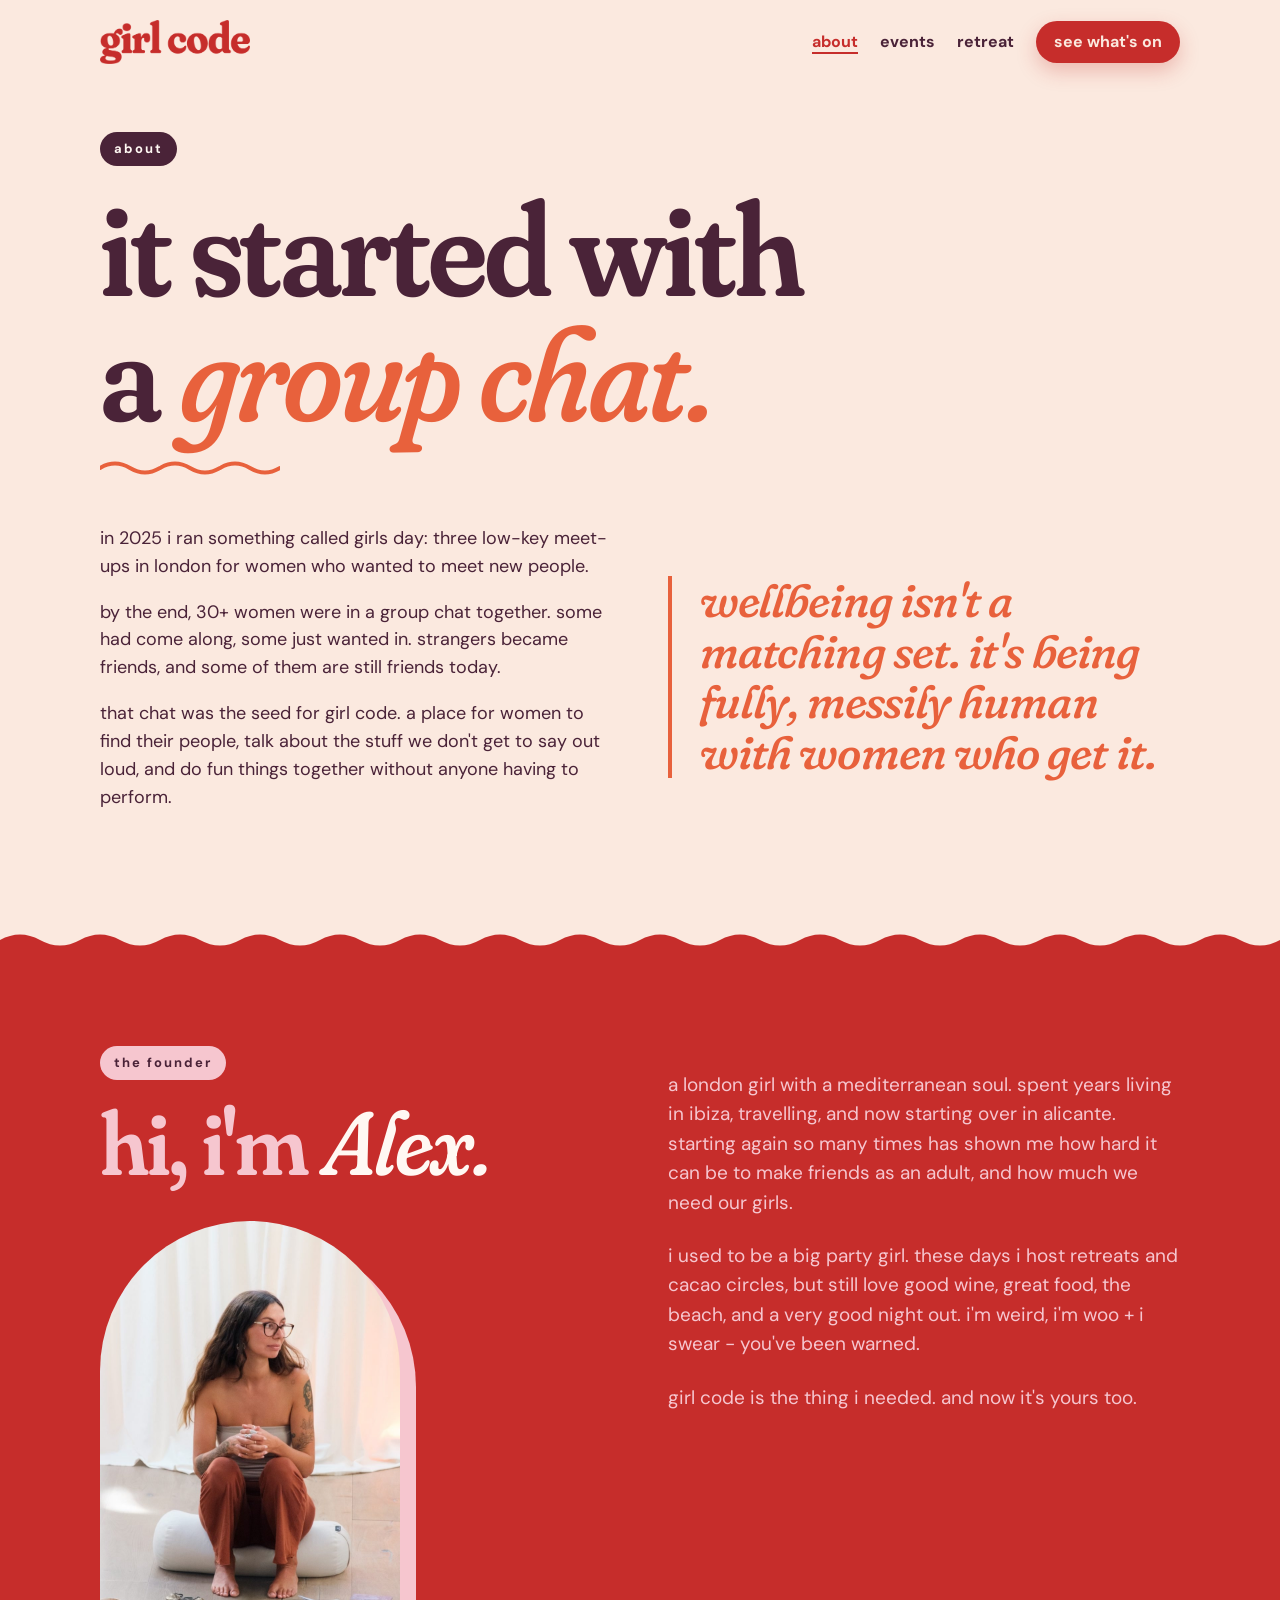
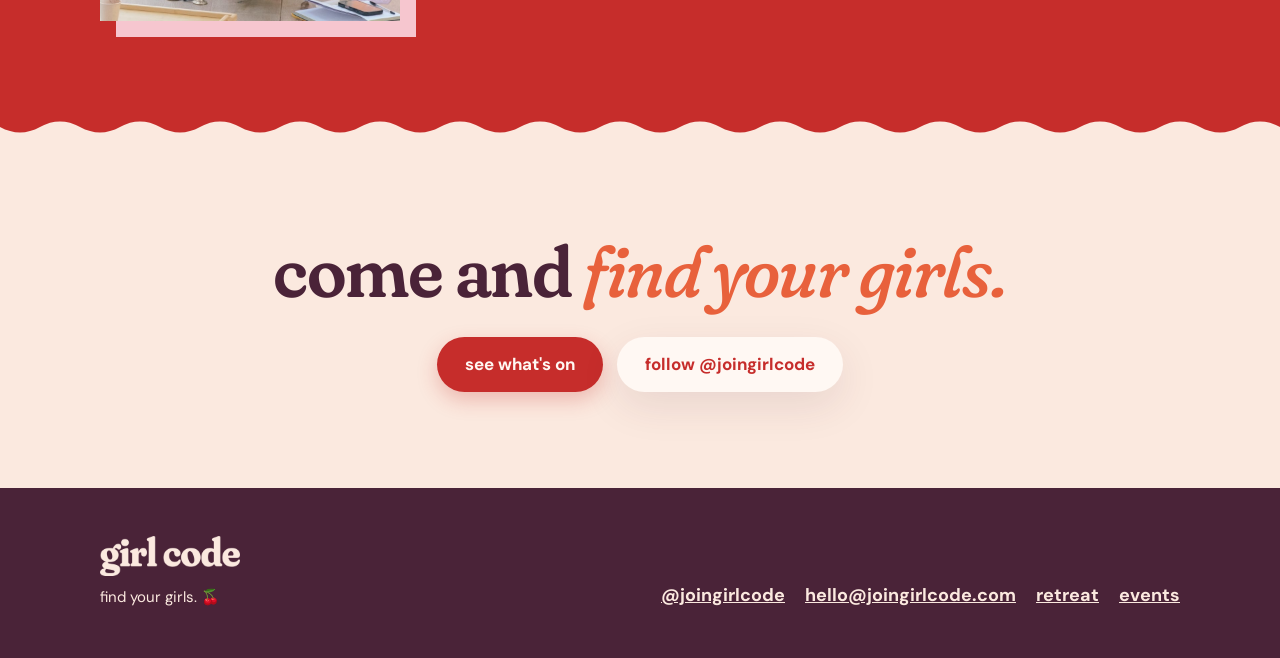
==== commit e302a02f: "Add files via upload" ====
--- a/about.html
+++ b/about.html
@@ -19,7 +19,7 @@
 <link rel="preconnect" href="https://fonts.googleapis.com">
 <link rel="preconnect" href="https://fonts.gstatic.com" crossorigin>
 <link href="https://fonts.googleapis.com/css2?family=Fraunces:ital,opsz,wght,SOFT,WONK@0,9..144,400..700,0..100,0..1;1,9..144,400..700,0..100,0..1&family=DM+Sans:wght@400;700&display=swap" rel="stylesheet">
-<link rel="stylesheet" href="style.css?v=22">
+<link rel="stylesheet" href="style.css?v=23">
 </head>
 <body>
 <header class="nav">
@@ -28,8 +28,8 @@
     <ul class="nav__links">
       <li><a href="about.html" aria-current="page">about</a></li>
       <li><a href="events.html">events</a></li>
-      <li><a href="join.html">join</a></li>
-      <li><a class="btn btn--small" href="join.html" style="color:var(--blush)">become a member</a></li>
+      <li><a href="retreat.html">retreat</a></li>
+      <li><a class="btn btn--small" href="events.html" style="color:var(--blush)">see what's on</a></li>
     </ul>
   </div>
 </header>
@@ -74,7 +74,7 @@
   <div class="wrap">
     <h2>come and <em>find your girls.</em></h2>
     <div class="btn-row">
-      <a class="btn" href="join.html">become a member</a>
+      <a class="btn" href="events.html">see what's on</a>
       <a class="btn btn--light" href="https://www.instagram.com/joingirlcode/" target="_blank" rel="noopener">follow @joingirlcode</a>
     </div>
   </div>
@@ -90,7 +90,7 @@
       <a href="https://www.instagram.com/joingirlcode/" target="_blank" rel="noopener">@joingirlcode</a>
       <a href="mailto:hello@joingirlcode.com">hello@joingirlcode.com</a>
       <a href="retreat.html">retreat</a>
-      <a href="join.html">membership</a>
+      <a href="events.html">events</a>
     </div>
   </div>
 </footer>
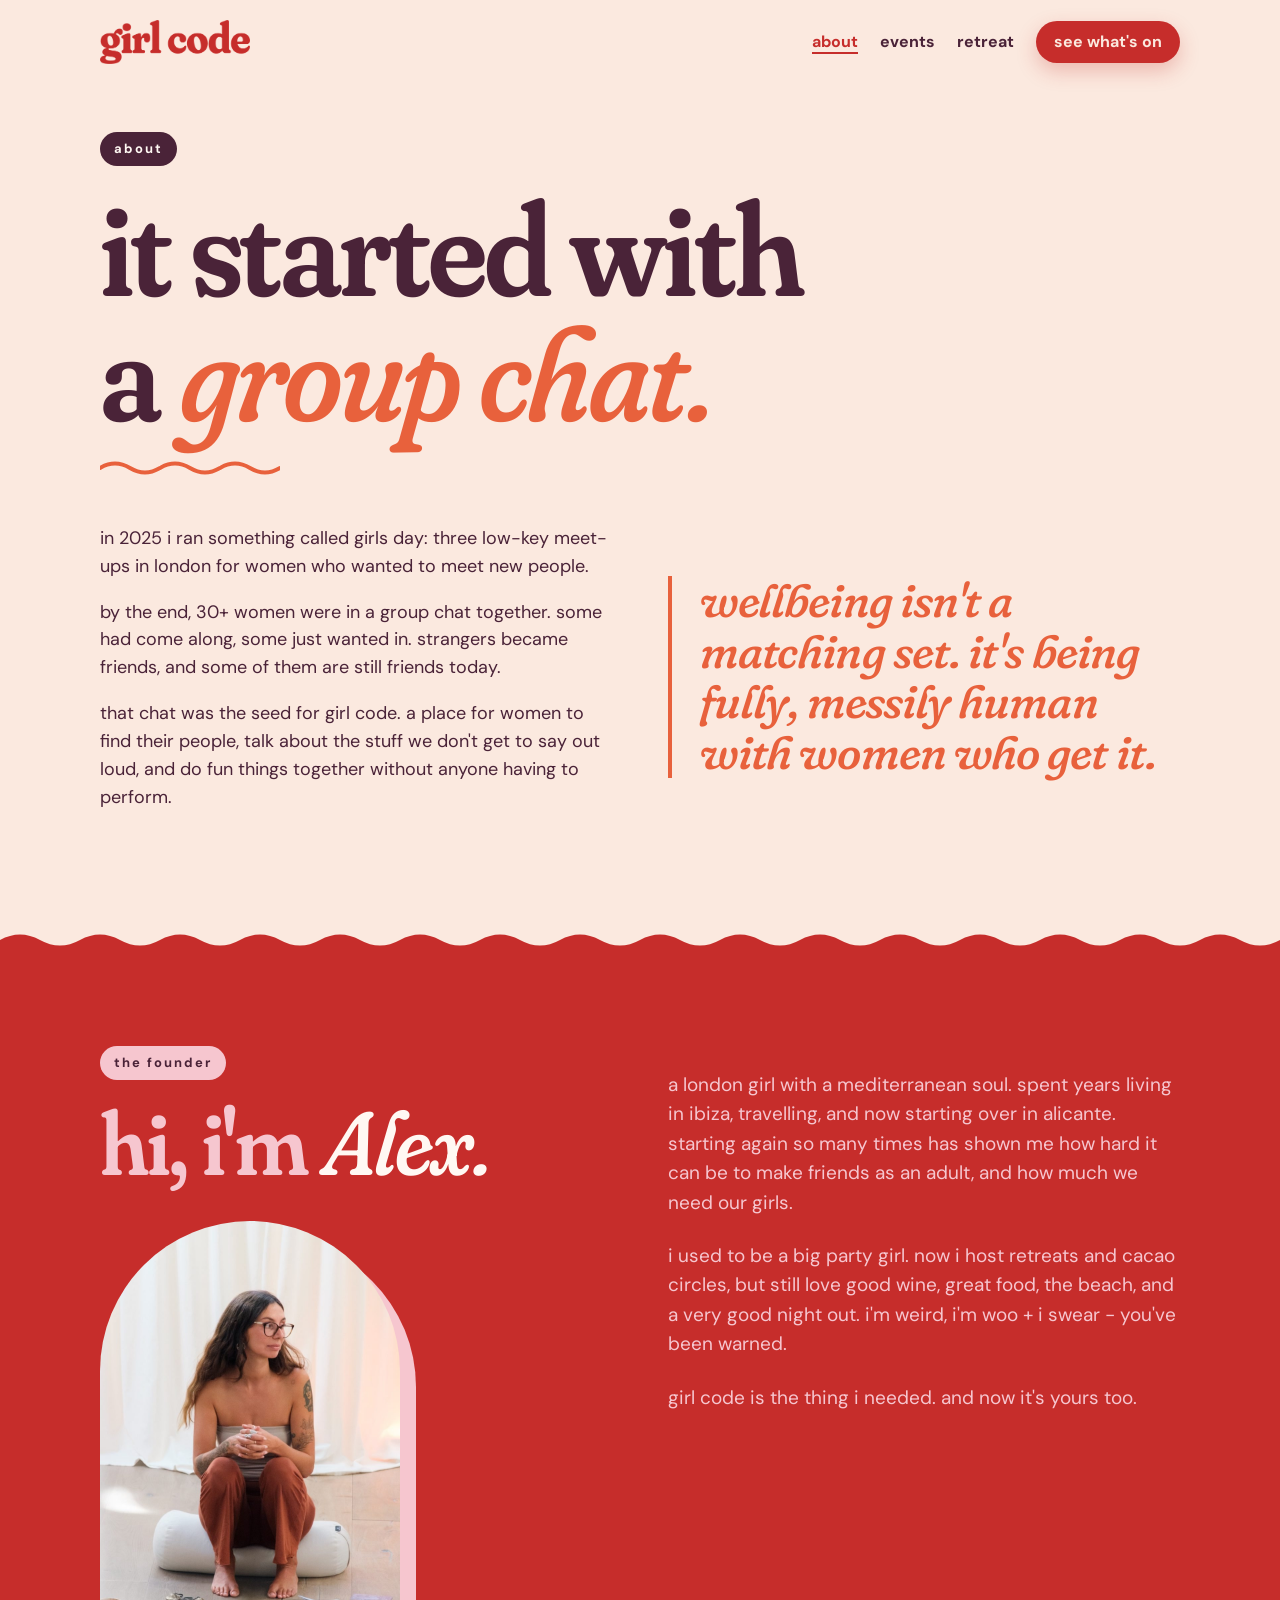
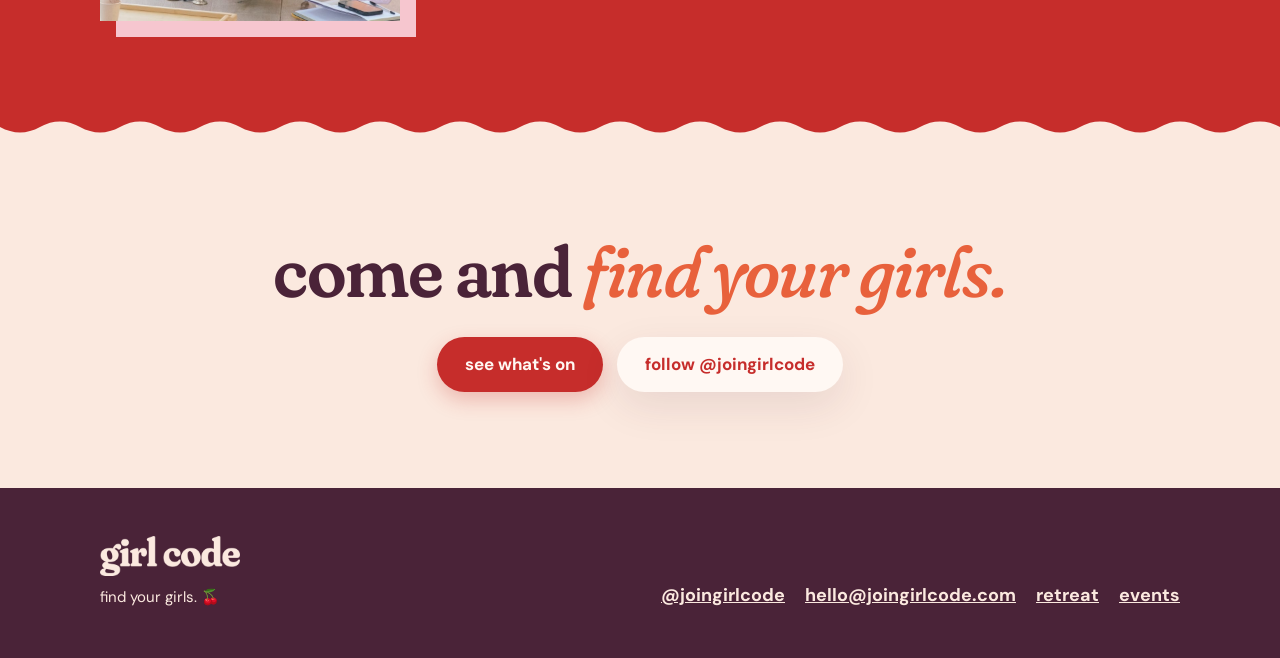
==== commit 149be862: "about.html" ====
--- a/about.html
+++ b/about.html
@@ -64,7 +64,7 @@
     </div>
     <div class="prose">
       <p>a london girl with a mediterranean soul. spent years living in ibiza, travelling, and now starting over in alicante. starting again so many times has shown me how hard it can be to make friends as an adult, and how much we need our girls.</p>
-      <p>i used to be a big party girl. these days i host retreats and cacao circles, but still love good wine, great food, the beach, and a very good night out. i'm weird, i'm woo + i swear - you've been warned.</p>
+      <p>i used to be a big party girl. now i host retreats and cacao circles, but still love good wine, great food, the beach, and a very good night out. i'm weird, i'm woo + i swear - you've been warned.</p>
       <p>girl code is the thing i needed. and now it's yours too.</p>
     </div>
   </div>
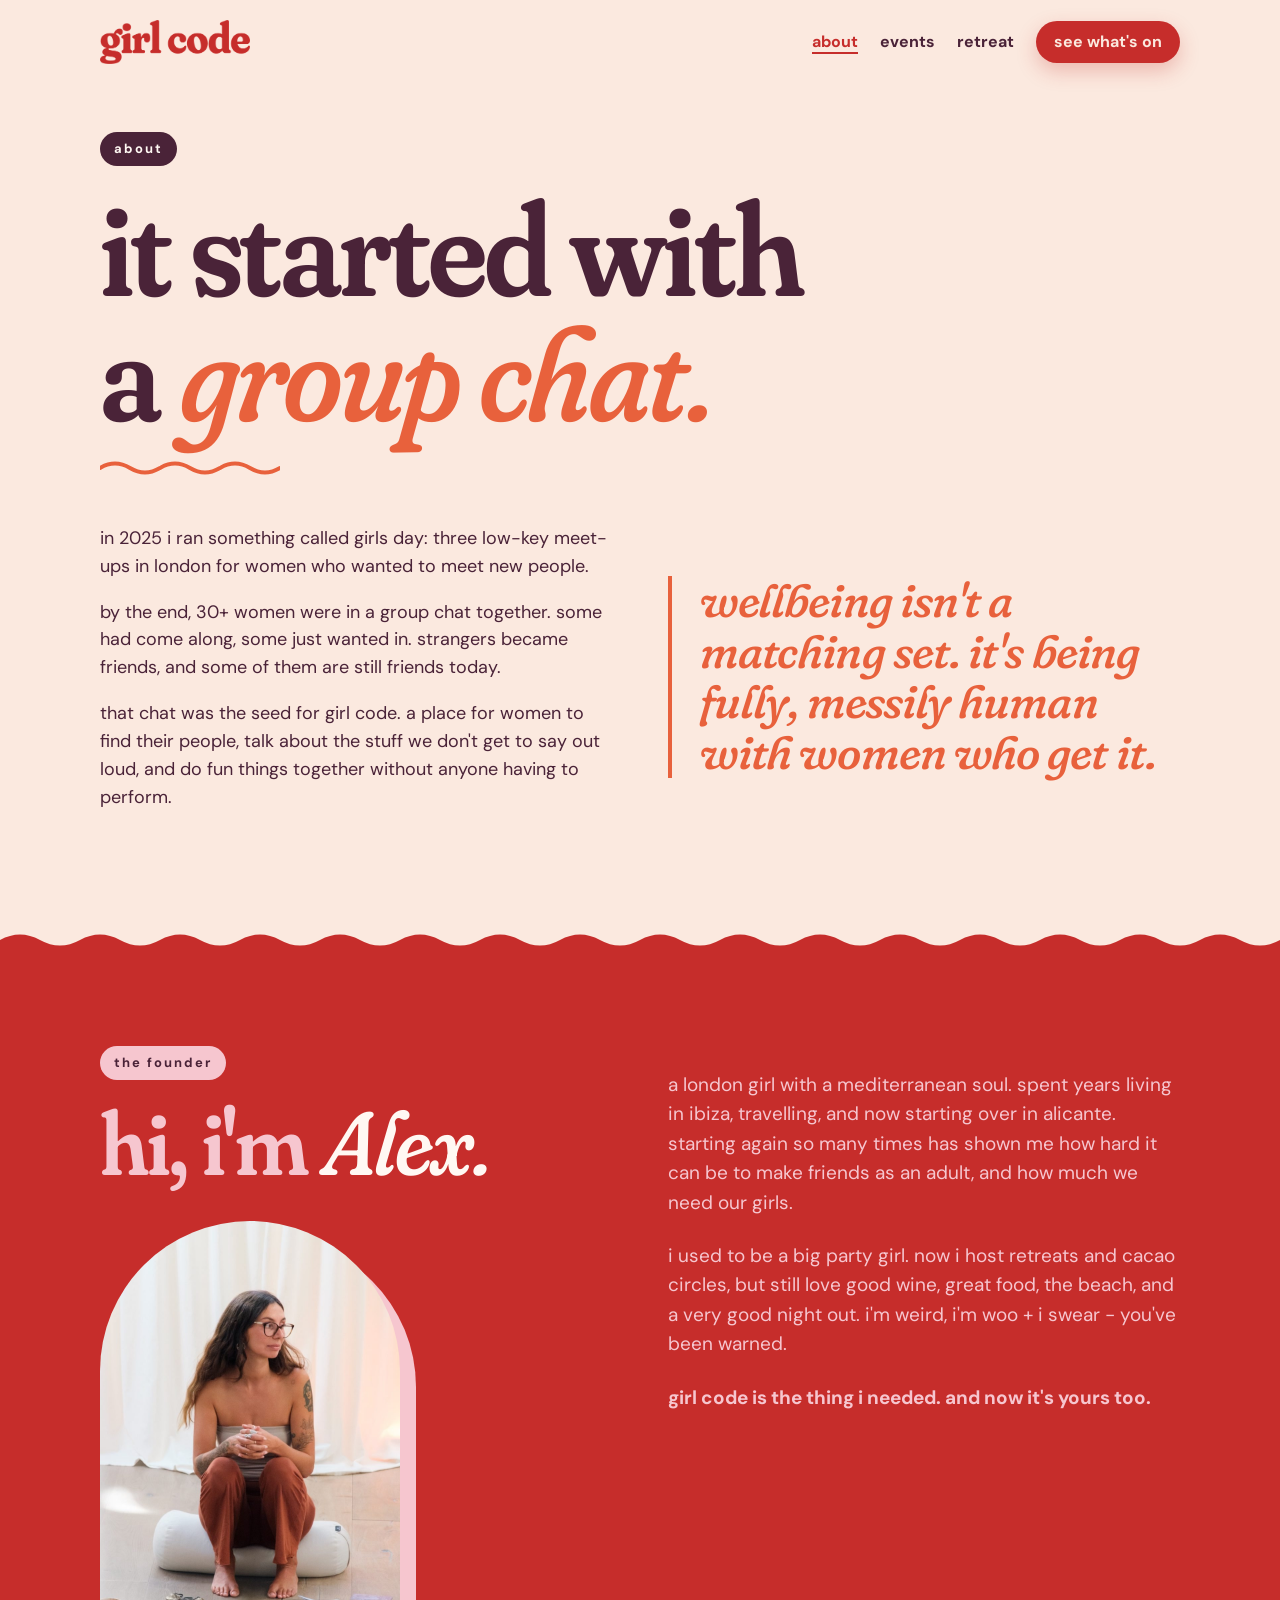
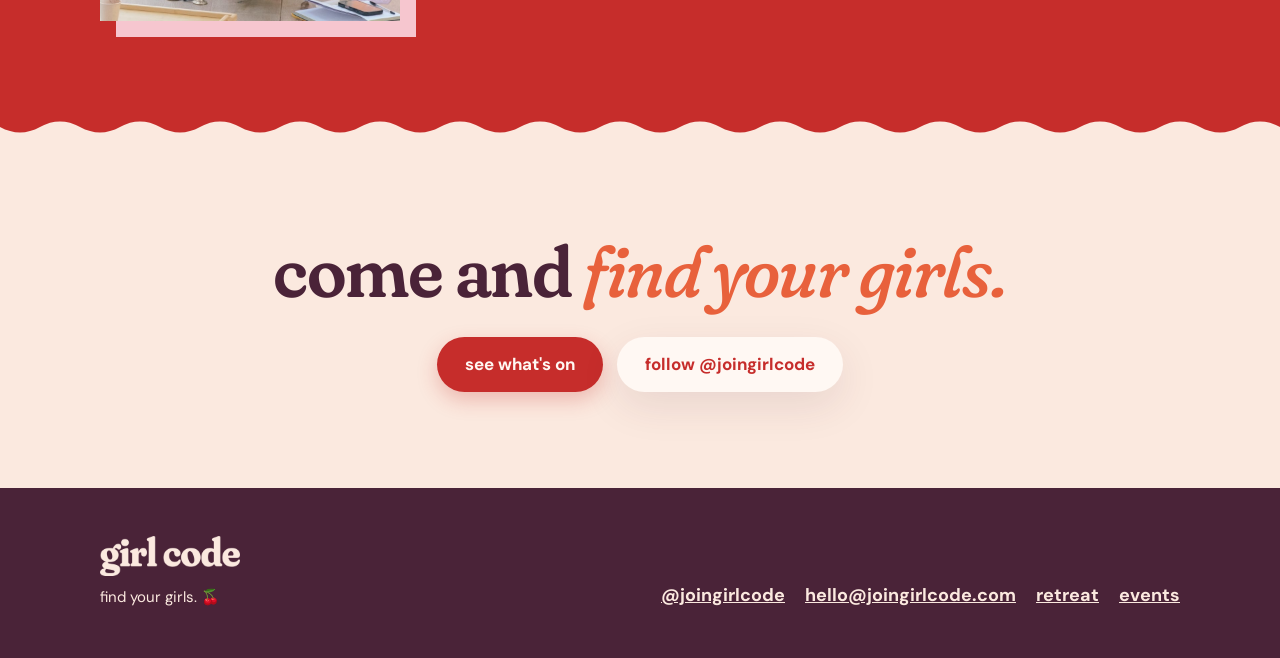
==== commit 83f2b52d: "about.html" ====
--- a/about.html
+++ b/about.html
@@ -65,7 +65,7 @@
     <div class="prose">
       <p>a london girl with a mediterranean soul. spent years living in ibiza, travelling, and now starting over in alicante. starting again so many times has shown me how hard it can be to make friends as an adult, and how much we need our girls.</p>
       <p>i used to be a big party girl. now i host retreats and cacao circles, but still love good wine, great food, the beach, and a very good night out. i'm weird, i'm woo + i swear - you've been warned.</p>
-      <p>girl code is the thing i needed. and now it's yours too.</p>
+      <p><strong>girl code is the thing i needed. and now it's yours too.</strong></p>
     </div>
   </div>
 </section>
